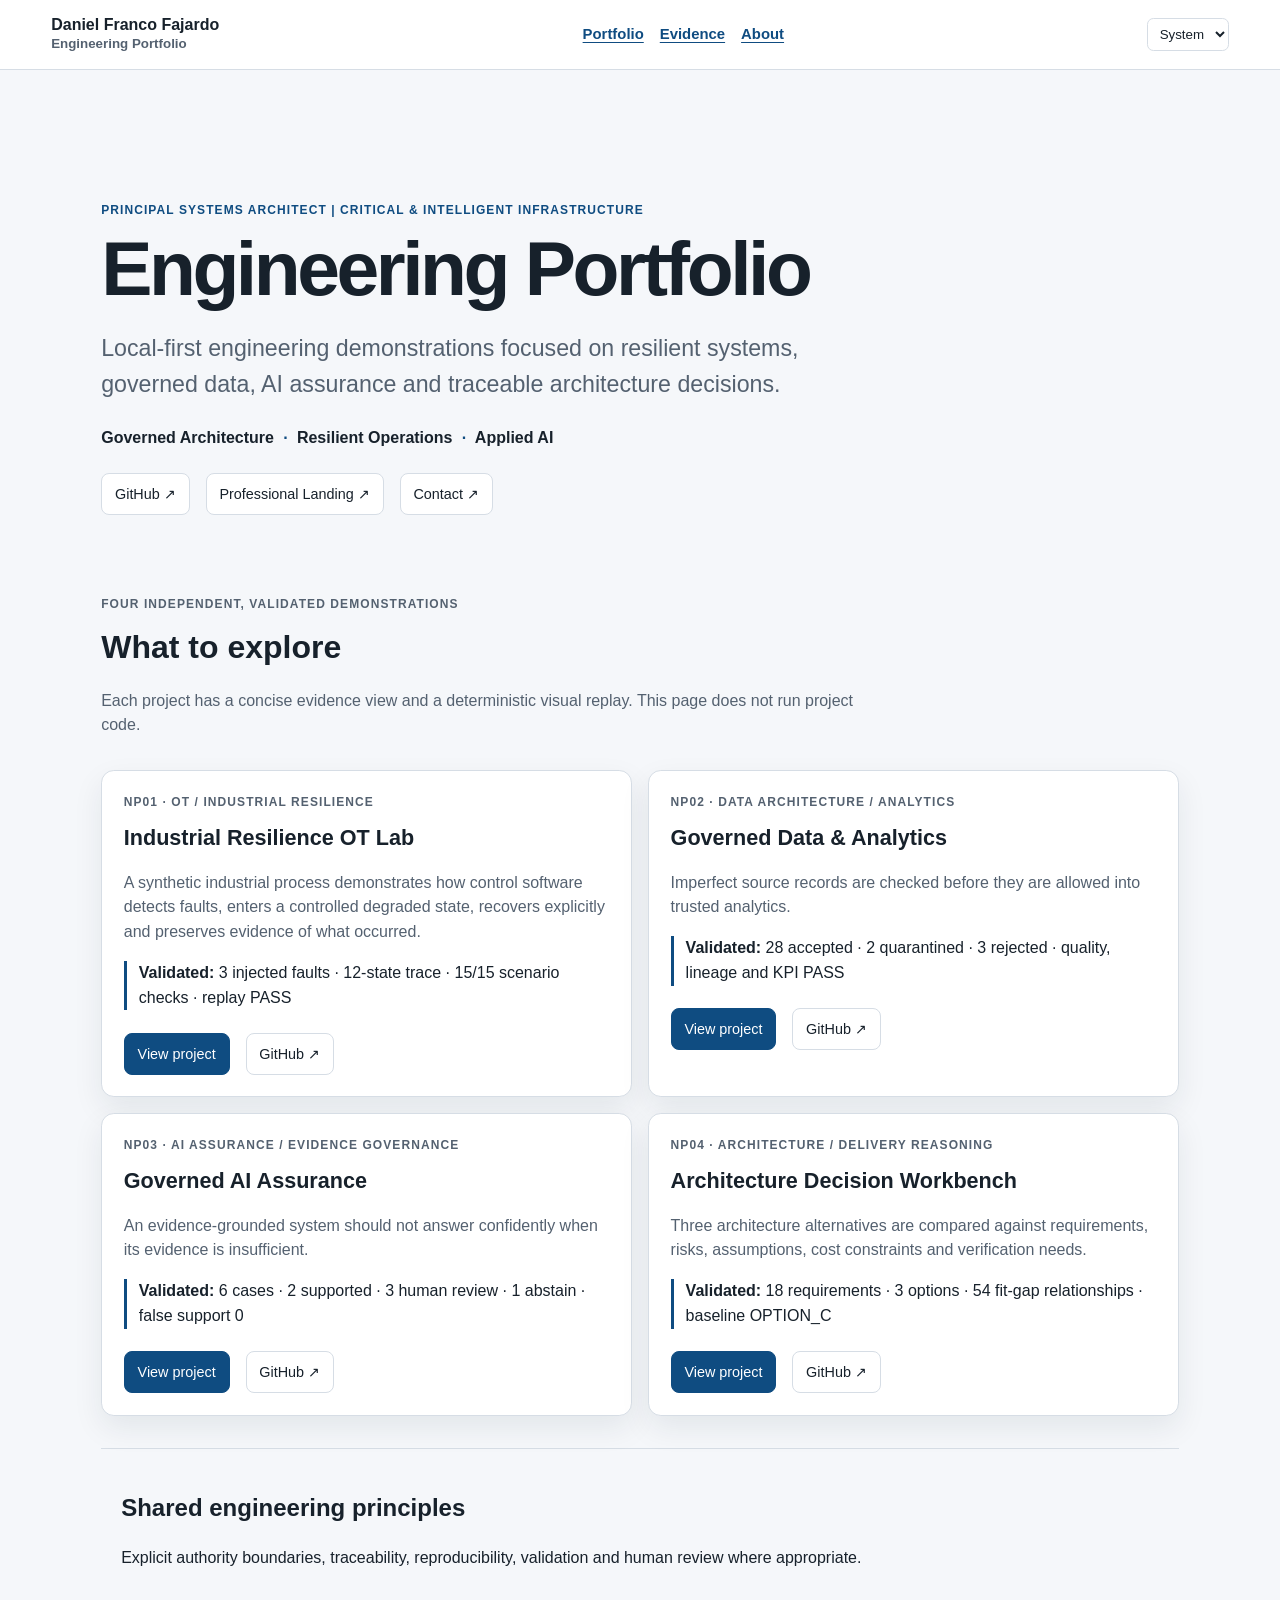
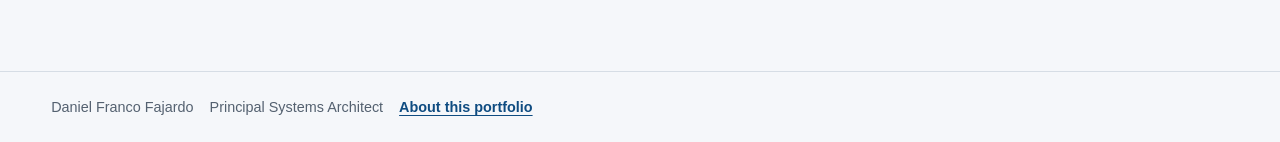
==== index.html @ 039e4d4d "portfolio: replace runtime operator with zero-dependency review surface" ====
<!doctype html>
<html lang="en">
<head>
  <meta charset="utf-8">
  <meta name="viewport" content="width=device-width, initial-scale=1">
  <meta name="author" content="Daniel Franco Fajardo">
  <meta name="description" content="Local-first engineering portfolio by Daniel Franco Fajardo.">
  <title>Daniel Franco Fajardo | Engineering Portfolio</title>
  <link rel="stylesheet" href="assets/portfolio.css">
  <script defer src="assets/portfolio.js"></script>
</head>
<body>
  <header class="site-header">
    <a class="brand" href="#portfolio" aria-label="Engineering Portfolio home"><span>Daniel Franco Fajardo</span><small>Engineering Portfolio</small></a>
    <nav aria-label="Portfolio navigation"><a href="#portfolio" data-view-link="portfolio">Portfolio</a><a href="#evidence" data-view-link="evidence">Evidence</a><a href="#about" data-view-link="about">About</a></nav>
    <div class="header-tools"><label class="visually-hidden" for="theme-select">Color theme</label><select id="theme-select" aria-label="Color theme"><option value="system">System</option><option value="light">Light</option><option value="dark">Dark</option></select></div>
  </header>
  <main>
    <section id="portfolio" class="view active" aria-labelledby="portfolio-title">
      <div class="hero">
        <p class="eyebrow">Principal Systems Architect | Critical &amp; Intelligent Infrastructure</p>
        <h1 id="portfolio-title">Engineering Portfolio</h1>
        <p class="lead">Local-first engineering demonstrations focused on resilient systems, governed data, AI assurance and traceable architecture decisions.</p>
        <p class="themes">Governed Architecture <span>·</span> Resilient Operations <span>·</span> Applied AI</p>
        <div class="hero-links"><a href="https://github.com/RelativoDrako" target="_blank" rel="noopener noreferrer">GitHub ↗</a><a href="https://relativodrako.github.io/" target="_blank" rel="noopener noreferrer">Professional Landing ↗</a><a href="https://relativodrako.github.io/#contact" target="_blank" rel="noopener noreferrer">Contact ↗</a></div>
      </div>
      <section class="section-heading"><p class="eyebrow">Four independent, validated demonstrations</p><h2>What to explore</h2><p>Each project has a concise evidence view and a deterministic visual replay. This page does not run project code.</p></section>
      <div id="project-cards" class="project-grid" aria-live="polite"></div>
      <section class="principles"><h2>Shared engineering principles</h2><p>Explicit authority boundaries, traceability, reproducibility, validation and human review where appropriate.</p></section>
    </section>
    <section id="evidence" class="view" aria-labelledby="evidence-title" hidden>
      <div class="section-heading"><p class="eyebrow">Presentation snapshot</p><h1 id="evidence-title">Evidence, made reviewable</h1><p>These summaries report validated project results. They are not the domain evidence authority or a substitute for each project's repository and artifacts.</p></div>
      <div id="evidence-cards" class="evidence-grid"></div>
    </section>
    <section id="about" class="view" aria-labelledby="about-title" hidden>
      <div class="about-card"><p class="eyebrow">About</p><h1 id="about-title">Daniel Franco Fajardo</h1><h2>Principal Systems Architect | Critical &amp; Intelligent Infrastructure</h2><p class="lead">This portfolio presents bounded, local-first engineering prototypes across industrial resilience, data and analytics governance, AI assurance and architecture decision support.</p><p>It is designed for rapid review by clients, recruiters, hiring managers and technical reviewers. Each project is synthetic or public-safe by design and is presented with its scope and limitations.</p><div class="hero-links"><a href="https://github.com/RelativoDrako" target="_blank" rel="noopener noreferrer">GitHub ↗</a><a href="https://relativodrako.github.io/" target="_blank" rel="noopener noreferrer">Professional Landing ↗</a><a href="https://relativodrako.github.io/#contact" target="_blank" rel="noopener noreferrer">Contact ↗</a></div></div>
      <section class="future"><h2>Future evolution</h2><p><strong>Current:</strong> deterministic descriptive analysis.</p><p><strong>Conceptual only:</strong> VAE for pattern/anomaly representation and GAN for synthetic scenario proposal. No model is trained, active or generating evidence.</p></section>
    </section>
  </main>
  <dialog id="project-dialog" aria-labelledby="dialog-title"><button class="dialog-close" type="button" aria-label="Close project review">×</button><div id="project-detail"></div></dialog>
  <footer><span>Daniel Franco Fajardo</span><span>Principal Systems Architect</span><a href="#about">About this portfolio</a></footer>
</body>
</html>
---- assets/portfolio.css ----
:root{color-scheme:light dark;--bg:#f5f7fa;--surface:#fff;--raised:#edf2f7;--text:#17212b;--muted:#546170;--border:#d6dde5;--accent:#0f4c81;--accent-soft:#dcecf8;--success:#17643a;--code:#263746;--shadow:0 12px 30px #0f213014}html[data-theme="dark"]{color-scheme:dark;--bg:#101820;--surface:#17222d;--raised:#1e2d3a;--text:#edf4fa;--muted:#b4c2cf;--border:#344656;--accent:#85c4f6;--accent-soft:#183d5c;--success:#82d8a1;--code:#d9e9f5;--shadow:0 12px 30px #0008}html[data-theme="light"]{color-scheme:light}*{box-sizing:border-box}body{margin:0;background:var(--bg);color:var(--text);font:16px/1.55 Inter,Segoe UI,Arial,sans-serif}a{color:var(--accent);font-weight:650;text-decoration-thickness:1px;text-underline-offset:3px}a:focus-visible,button:focus-visible,select:focus-visible,summary:focus-visible{outline:3px solid var(--accent);outline-offset:3px}.site-header{display:flex;align-items:center;gap:2rem;justify-content:space-between;padding:1rem clamp(1rem,4vw,4rem);border-bottom:1px solid var(--border);background:color-mix(in srgb,var(--surface) 94%,transparent);position:sticky;top:0;z-index:2}.brand{color:var(--text);text-decoration:none;line-height:1.15}.brand span{display:block;font-weight:780}.brand small{color:var(--muted)}nav{display:flex;gap:1rem;flex-wrap:wrap}nav a{font-size:.93rem}.header-tools select{background:var(--surface);color:var(--text);border:1px solid var(--border);border-radius:.4rem;padding:.45rem}.container,main{max-width:1180px;margin:auto;padding:0 clamp(1rem,4vw,4rem) 4rem}.hero{padding:clamp(3.5rem,9vw,8rem) 0 3rem;max-width:780px}.eyebrow{text-transform:uppercase;letter-spacing:.09em;font-size:.75rem;font-weight:760;color:var(--accent);margin:0 0 .6rem}.hero h1,.section-heading h1{font-size:clamp(2.5rem,6vw,5rem);line-height:1.02;margin:.1rem 0 1rem;letter-spacing:-.045em}.lead{font-size:clamp(1.15rem,2vw,1.45rem);color:var(--muted);max-width:760px}.themes{font-weight:700}.themes span{color:var(--accent);padding:0 .3rem}.hero-links,.card-actions{display:flex;gap:1rem;flex-wrap:wrap;margin-top:1.4rem}.hero-links a,.card-actions a,.card-actions button{border:1px solid var(--border);border-radius:.5rem;padding:.55rem .8rem;background:var(--surface);color:var(--text);text-decoration:none;font:inherit;font-size:.9rem;cursor:pointer}.card-actions button{background:var(--accent);border-color:var(--accent);color:#fff}.section-heading{padding:2rem 0 1rem;max-width:770px}.section-heading h2{font-size:2rem;margin:.1rem 0}.section-heading p{color:var(--muted)}.project-grid,.evidence-grid{display:grid;grid-template-columns:repeat(2,minmax(0,1fr));gap:1rem}.project-card,.evidence-card,.about-card,.future{background:var(--surface);border:1px solid var(--border);border-radius:.8rem;padding:1.35rem;box-shadow:var(--shadow)}.project-card h3,.evidence-card h2{margin:.1rem 0 .65rem;font-size:1.35rem}.project-card p{color:var(--muted)}.project-card .result{color:var(--text);border-left:3px solid var(--accent);padding-left:.75rem}.principles{margin-top:2rem;padding:1.25rem;border-top:1px solid var(--border)}.view{padding-top:1rem}.view[hidden]{display:none}.about-card{margin:4rem 0 1rem;max-width:820px}.about-card h1{font-size:clamp(2.3rem,5vw,4rem);margin:.1rem 0}.about-card h2{font-size:1.1rem;color:var(--muted);font-weight:600}.future{max-width:820px}.evidence-grid{padding:1rem 0 4rem}.evidence-card p{color:var(--muted)}details{border-top:1px solid var(--border);margin-top:1rem;padding-top:.8rem}summary{cursor:pointer;font-weight:700;color:var(--text)}dl{display:grid;grid-template-columns:150px 1fr;gap:.5rem 1rem;margin:1rem 0}dt{font-weight:700;color:var(--muted)}dd{margin:0}code{font-family:ui-monospace,SFMono-Regular,Consolas,monospace;color:var(--code);overflow-wrap:anywhere}dialog{width:min(820px,calc(100% - 2rem));border:1px solid var(--border);border-radius:1rem;background:var(--bg);color:var(--text);box-shadow:0 25px 70px #0008;padding:clamp(1.25rem,4vw,2.5rem)}dialog::backdrop{background:#07111aa8}.dialog-close{float:right;border:0;background:transparent;color:var(--text);font-size:2rem;cursor:pointer}.facts-panel,.replay,.evidence-panel{border:1px solid var(--border);border-radius:.7rem;background:var(--surface);padding:1rem 1.2rem;margin-top:1rem}.facts-panel h2,.replay h2,.evidence-panel h2{font-size:1.15rem;margin:.1rem 0 .7rem}.timeline{list-style:none;padding:0;margin:1rem 0}.timeline li{display:flex;gap:.8rem;align-items:center;padding:.5rem 0;border-bottom:1px solid var(--border);font-weight:650}.timeline span{display:grid;place-items:center;width:1.6rem;height:1.6rem;border-radius:999px;background:var(--accent-soft);color:var(--accent);font-size:.8rem}.reveal-replay,.assumption-controls button{background:var(--accent);border:0;border-radius:.45rem;color:#fff;padding:.55rem .8rem;font:inherit;cursor:pointer}.replay-result{margin:.9rem 0 0;padding:.7rem;background:var(--raised);border-radius:.4rem}.assumption-controls{display:flex;gap:.5rem;flex-wrap:wrap}.assumption-controls button{background:var(--surface);color:var(--text);border:1px solid var(--border)}footer{display:flex;gap:1rem;flex-wrap:wrap;padding:1.5rem clamp(1rem,4vw,4rem);border-top:1px solid var(--border);color:var(--muted);font-size:.9rem}.visually-hidden{position:absolute;width:1px;height:1px;margin:-1px;clip:rect(0,0,0,0);overflow:hidden}@media(max-width:760px){.site-header{align-items:flex-start;flex-direction:column;gap:.75rem}.project-grid,.evidence-grid{grid-template-columns:1fr}.hero h1,.section-heading h1{font-size:2.6rem}dl{grid-template-columns:1fr;gap:.15rem}dd{margin-bottom:.65rem}}
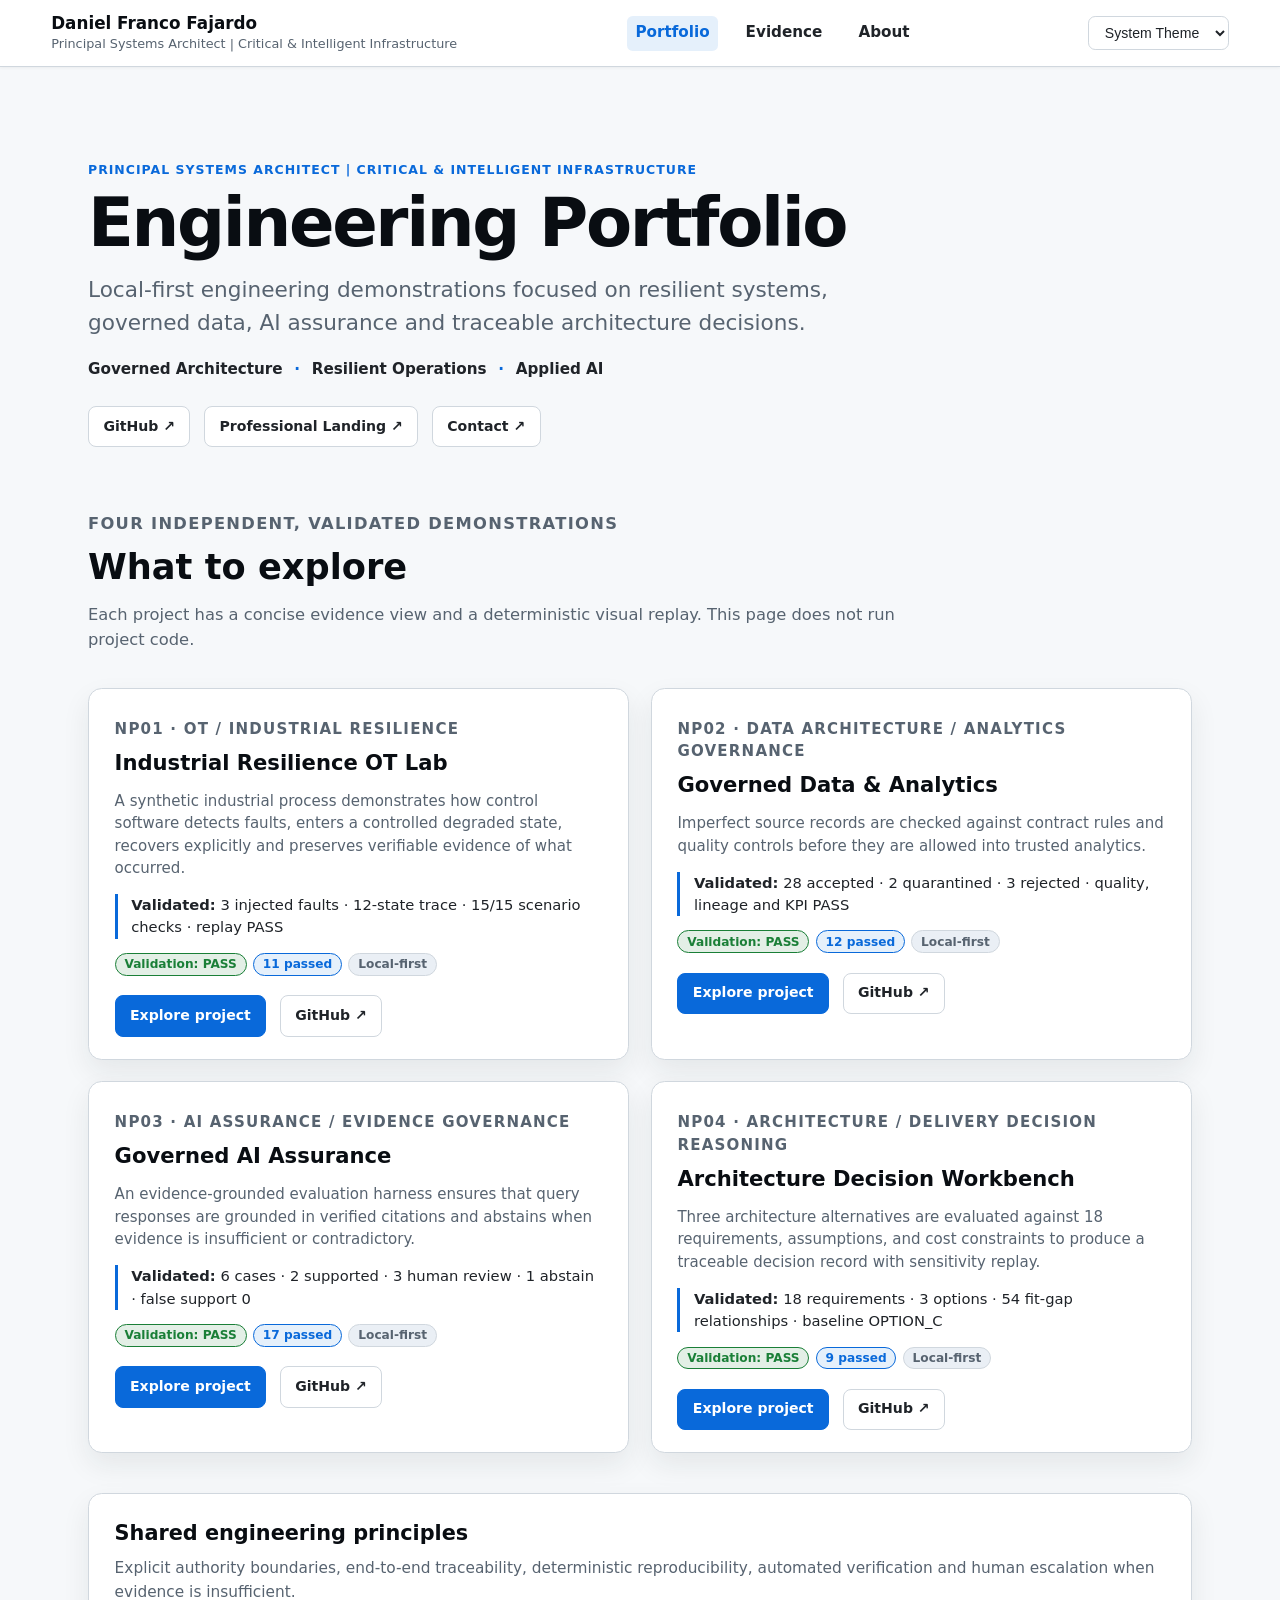
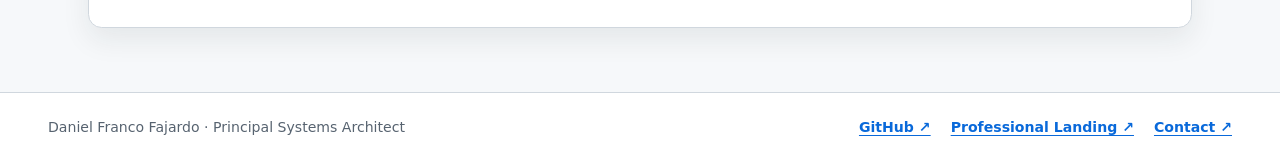
==== commit 09990186: "feat(portfolio): reconcile visual system, test categories, and deep validation evidence" ====
--- a/index.html
+++ b/index.html
@@ -11,10 +11,25 @@
 </head>
 <body>
   <header class="site-header">
-    <a class="brand" href="#portfolio" aria-label="Engineering Portfolio home"><span>Daniel Franco Fajardo</span><small>Engineering Portfolio</small></a>
-    <nav aria-label="Portfolio navigation"><a href="#portfolio" data-view-link="portfolio">Portfolio</a><a href="#evidence" data-view-link="evidence">Evidence</a><a href="#about" data-view-link="about">About</a></nav>
-    <div class="header-tools"><label class="visually-hidden" for="theme-select">Color theme</label><select id="theme-select" aria-label="Color theme"><option value="system">System</option><option value="light">Light</option><option value="dark">Dark</option></select></div>
+    <a class="brand" href="#portfolio" aria-label="Engineering Portfolio home">
+      <span>Daniel Franco Fajardo</span>
+      <small>Principal Systems Architect | Critical &amp; Intelligent Infrastructure</small>
+    </a>
+    <nav aria-label="Portfolio navigation">
+      <a href="#portfolio" data-view-link="portfolio" class="active-link">Portfolio</a>
+      <a href="#evidence" data-view-link="evidence">Evidence</a>
+      <a href="#about" data-view-link="about">About</a>
+    </nav>
+    <div class="header-tools">
+      <label class="visually-hidden" for="theme-select">Color theme</label>
+      <select id="theme-select" aria-label="Color theme">
+        <option value="system">System Theme</option>
+        <option value="light">Light Theme</option>
+        <option value="dark">Dark Theme</option>
+      </select>
+    </div>
   </header>
+
   <main>
     <section id="portfolio" class="view active" aria-labelledby="portfolio-title">
       <div class="hero">
@@ -22,22 +37,68 @@
         <h1 id="portfolio-title">Engineering Portfolio</h1>
         <p class="lead">Local-first engineering demonstrations focused on resilient systems, governed data, AI assurance and traceable architecture decisions.</p>
         <p class="themes">Governed Architecture <span>·</span> Resilient Operations <span>·</span> Applied AI</p>
-        <div class="hero-links"><a href="https://github.com/RelativoDrako" target="_blank" rel="noopener noreferrer">GitHub ↗</a><a href="https://relativodrako.github.io/" target="_blank" rel="noopener noreferrer">Professional Landing ↗</a><a href="https://relativodrako.github.io/#contact" target="_blank" rel="noopener noreferrer">Contact ↗</a></div>
+        <div class="hero-links">
+          <a href="https://github.com/RelativoDrako" target="_blank" rel="noopener noreferrer">GitHub ↗</a>
+          <a href="https://relativodrako.github.io/" target="_blank" rel="noopener noreferrer">Professional Landing ↗</a>
+          <a href="https://relativodrako.github.io/#contact" target="_blank" rel="noopener noreferrer">Contact ↗</a>
+        </div>
       </div>
-      <section class="section-heading"><p class="eyebrow">Four independent, validated demonstrations</p><h2>What to explore</h2><p>Each project has a concise evidence view and a deterministic visual replay. This page does not run project code.</p></section>
+
+      <section class="section-heading">
+        <p class="eyebrow">Four independent, validated demonstrations</p>
+        <h2>What to explore</h2>
+        <p>Each project has a concise evidence view and a deterministic visual replay. This page does not run project code.</p>
+      </section>
+
       <div id="project-cards" class="project-grid" aria-live="polite"></div>
-      <section class="principles"><h2>Shared engineering principles</h2><p>Explicit authority boundaries, traceability, reproducibility, validation and human review where appropriate.</p></section>
+
+      <section class="principles">
+        <h2>Shared engineering principles</h2>
+        <p>Explicit authority boundaries, end-to-end traceability, deterministic reproducibility, automated verification and human escalation when evidence is insufficient.</p>
+      </section>
     </section>
+
     <section id="evidence" class="view" aria-labelledby="evidence-title" hidden>
-      <div class="section-heading"><p class="eyebrow">Presentation snapshot</p><h1 id="evidence-title">Evidence, made reviewable</h1><p>These summaries report validated project results. They are not the domain evidence authority or a substitute for each project's repository and artifacts.</p></div>
+      <div class="section-heading">
+        <p class="eyebrow">Presentation snapshot</p>
+        <h1 id="evidence-title">Evidence, made reviewable</h1>
+        <p>These summaries report validated project results. They are not the domain evidence authority or a substitute for each project's repository and artifacts.</p>
+      </div>
       <div id="evidence-cards" class="evidence-grid"></div>
     </section>
+
     <section id="about" class="view" aria-labelledby="about-title" hidden>
-      <div class="about-card"><p class="eyebrow">About</p><h1 id="about-title">Daniel Franco Fajardo</h1><h2>Principal Systems Architect | Critical &amp; Intelligent Infrastructure</h2><p class="lead">This portfolio presents bounded, local-first engineering prototypes across industrial resilience, data and analytics governance, AI assurance and architecture decision support.</p><p>It is designed for rapid review by clients, recruiters, hiring managers and technical reviewers. Each project is synthetic or public-safe by design and is presented with its scope and limitations.</p><div class="hero-links"><a href="https://github.com/RelativoDrako" target="_blank" rel="noopener noreferrer">GitHub ↗</a><a href="https://relativodrako.github.io/" target="_blank" rel="noopener noreferrer">Professional Landing ↗</a><a href="https://relativodrako.github.io/#contact" target="_blank" rel="noopener noreferrer">Contact ↗</a></div></div>
-      <section class="future"><h2>Future evolution</h2><p><strong>Current:</strong> deterministic descriptive analysis.</p><p><strong>Conceptual only:</strong> VAE for pattern/anomaly representation and GAN for synthetic scenario proposal. No model is trained, active or generating evidence.</p></section>
+      <div class="about-card">
+        <p class="eyebrow">Professional Profile</p>
+        <h1 id="about-title">Daniel Franco Fajardo</h1>
+        <h2>Principal Systems Architect | Critical &amp; Intelligent Infrastructure</h2>
+        <p class="lead">This portfolio presents bounded, local-first engineering prototypes across industrial resilience, data and analytics governance, AI assurance and architecture decision support.</p>
+        <p>It is designed for rapid review by clients, recruiters, hiring managers and technical reviewers. Each project is synthetic or public-safe by design and is presented with its explicit scope and limitations.</p>
+        <div class="hero-links">
+          <a href="https://github.com/RelativoDrako" target="_blank" rel="noopener noreferrer">GitHub ↗</a>
+          <a href="https://relativodrako.github.io/" target="_blank" rel="noopener noreferrer">Professional Landing ↗</a>
+          <a href="https://relativodrako.github.io/#contact" target="_blank" rel="noopener noreferrer">Contact ↗</a>
+        </div>
+      </div>
+      <section class="future">
+        <h2>Future evolution</h2>
+        <p><strong>Current baseline:</strong> deterministic descriptive analysis, structured governance, and evidence-grounded assurance.</p>
+        <p><strong>Conceptual only:</strong> VAE for pattern/anomaly representation and GAN for synthetic scenario proposal. No generative model is trained, active, or generating evidence in these demonstrations.</p>
+      </section>
     </section>
   </main>
-  <dialog id="project-dialog" aria-labelledby="dialog-title"><button class="dialog-close" type="button" aria-label="Close project review">×</button><div id="project-detail"></div></dialog>
-  <footer><span>Daniel Franco Fajardo</span><span>Principal Systems Architect</span><a href="#about">About this portfolio</a></footer>
+
+  <dialog id="project-dialog" aria-labelledby="dialog-title">
+    <div id="project-detail"></div>
+  </dialog>
+
+  <footer>
+    <span>Daniel Franco Fajardo · Principal Systems Architect</span>
+    <div class="footer-links">
+      <a href="https://github.com/RelativoDrako" target="_blank" rel="noopener noreferrer">GitHub ↗</a>
+      <a href="https://relativodrako.github.io/" target="_blank" rel="noopener noreferrer">Professional Landing ↗</a>
+      <a href="https://relativodrako.github.io/#contact" target="_blank" rel="noopener noreferrer">Contact ↗</a>
+    </div>
+  </footer>
 </body>
 </html>
--- a/assets/portfolio.css
+++ b/assets/portfolio.css
@@ -1 +1,810 @@
-:root{color-scheme:light dark;--bg:#f5f7fa;--surface:#fff;--raised:#edf2f7;--text:#17212b;--muted:#546170;--border:#d6dde5;--accent:#0f4c81;--accent-soft:#dcecf8;--success:#17643a;--code:#263746;--shadow:0 12px 30px #0f213014}html[data-theme="dark"]{color-scheme:dark;--bg:#101820;--surface:#17222d;--raised:#1e2d3a;--text:#edf4fa;--muted:#b4c2cf;--border:#344656;--accent:#85c4f6;--accent-soft:#183d5c;--success:#82d8a1;--code:#d9e9f5;--shadow:0 12px 30px #0008}html[data-theme="light"]{color-scheme:light}*{box-sizing:border-box}body{margin:0;background:var(--bg);color:var(--text);font:16px/1.55 Inter,Segoe UI,Arial,sans-serif}a{color:var(--accent);font-weight:650;text-decoration-thickness:1px;text-underline-offset:3px}a:focus-visible,button:focus-visible,select:focus-visible,summary:focus-visible{outline:3px solid var(--accent);outline-offset:3px}.site-header{display:flex;align-items:center;gap:2rem;justify-content:space-between;padding:1rem clamp(1rem,4vw,4rem);border-bottom:1px solid var(--border);background:color-mix(in srgb,var(--surface) 94%,transparent);position:sticky;top:0;z-index:2}.brand{color:var(--text);text-decoration:none;line-height:1.15}.brand span{display:block;font-weight:780}.brand small{color:var(--muted)}nav{display:flex;gap:1rem;flex-wrap:wrap}nav a{font-size:.93rem}.header-tools select{background:var(--surface);color:var(--text);border:1px solid var(--border);border-radius:.4rem;padding:.45rem}.container,main{max-width:1180px;margin:auto;padding:0 clamp(1rem,4vw,4rem) 4rem}.hero{padding:clamp(3.5rem,9vw,8rem) 0 3rem;max-width:780px}.eyebrow{text-transform:uppercase;letter-spacing:.09em;font-size:.75rem;font-weight:760;color:var(--accent);margin:0 0 .6rem}.hero h1,.section-heading h1{font-size:clamp(2.5rem,6vw,5rem);line-height:1.02;margin:.1rem 0 1rem;letter-spacing:-.045em}.lead{font-size:clamp(1.15rem,2vw,1.45rem);color:var(--muted);max-width:760px}.themes{font-weight:700}.themes span{color:var(--accent);padding:0 .3rem}.hero-links,.card-actions{display:flex;gap:1rem;flex-wrap:wrap;margin-top:1.4rem}.hero-links a,.card-actions a,.card-actions button{border:1px solid var(--border);border-radius:.5rem;padding:.55rem .8rem;background:var(--surface);color:var(--text);text-decoration:none;font:inherit;font-size:.9rem;cursor:pointer}.card-actions button{background:var(--accent);border-color:var(--accent);color:#fff}.section-heading{padding:2rem 0 1rem;max-width:770px}.section-heading h2{font-size:2rem;margin:.1rem 0}.section-heading p{color:var(--muted)}.project-grid,.evidence-grid{display:grid;grid-template-columns:repeat(2,minmax(0,1fr));gap:1rem}.project-card,.evidence-card,.about-card,.future{background:var(--surface);border:1px solid var(--border);border-radius:.8rem;padding:1.35rem;box-shadow:var(--shadow)}.project-card h3,.evidence-card h2{margin:.1rem 0 .65rem;font-size:1.35rem}.project-card p{color:var(--muted)}.project-card .result{color:var(--text);border-left:3px solid var(--accent);padding-left:.75rem}.principles{margin-top:2rem;padding:1.25rem;border-top:1px solid var(--border)}.view{padding-top:1rem}.view[hidden]{display:none}.about-card{margin:4rem 0 1rem;max-width:820px}.about-card h1{font-size:clamp(2.3rem,5vw,4rem);margin:.1rem 0}.about-card h2{font-size:1.1rem;color:var(--muted);font-weight:600}.future{max-width:820px}.evidence-grid{padding:1rem 0 4rem}.evidence-card p{color:var(--muted)}details{border-top:1px solid var(--border);margin-top:1rem;padding-top:.8rem}summary{cursor:pointer;font-weight:700;color:var(--text)}dl{display:grid;grid-template-columns:150px 1fr;gap:.5rem 1rem;margin:1rem 0}dt{font-weight:700;color:var(--muted)}dd{margin:0}code{font-family:ui-monospace,SFMono-Regular,Consolas,monospace;color:var(--code);overflow-wrap:anywhere}dialog{width:min(820px,calc(100% - 2rem));border:1px solid var(--border);border-radius:1rem;background:var(--bg);color:var(--text);box-shadow:0 25px 70px #0008;padding:clamp(1.25rem,4vw,2.5rem)}dialog::backdrop{background:#07111aa8}.dialog-close{float:right;border:0;background:transparent;color:var(--text);font-size:2rem;cursor:pointer}.facts-panel,.replay,.evidence-panel{border:1px solid var(--border);border-radius:.7rem;background:var(--surface);padding:1rem 1.2rem;margin-top:1rem}.facts-panel h2,.replay h2,.evidence-panel h2{font-size:1.15rem;margin:.1rem 0 .7rem}.timeline{list-style:none;padding:0;margin:1rem 0}.timeline li{display:flex;gap:.8rem;align-items:center;padding:.5rem 0;border-bottom:1px solid var(--border);font-weight:650}.timeline span{display:grid;place-items:center;width:1.6rem;height:1.6rem;border-radius:999px;background:var(--accent-soft);color:var(--accent);font-size:.8rem}.reveal-replay,.assumption-controls button{background:var(--accent);border:0;border-radius:.45rem;color:#fff;padding:.55rem .8rem;font:inherit;cursor:pointer}.replay-result{margin:.9rem 0 0;padding:.7rem;background:var(--raised);border-radius:.4rem}.assumption-controls{display:flex;gap:.5rem;flex-wrap:wrap}.assumption-controls button{background:var(--surface);color:var(--text);border:1px solid var(--border)}footer{display:flex;gap:1rem;flex-wrap:wrap;padding:1.5rem clamp(1rem,4vw,4rem);border-top:1px solid var(--border);color:var(--muted);font-size:.9rem}.visually-hidden{position:absolute;width:1px;height:1px;margin:-1px;clip:rect(0,0,0,0);overflow:hidden}@media(max-width:760px){.site-header{align-items:flex-start;flex-direction:column;gap:.75rem}.project-grid,.evidence-grid{grid-template-columns:1fr}.hero h1,.section-heading h1{font-size:2.6rem}dl{grid-template-columns:1fr;gap:.15rem}dd{margin-bottom:.65rem}}
+/* Daniel Franco Fajardo - Local-First Engineering Portfolio
+   Design System: Genuine Dark / Light / System Viewport Themes
+   Zero external dependencies, WCAG AA contrast compliant */
+
+:root {
+  color-scheme: light dark;
+  --bg: #f6f8fa;
+  --surface: #ffffff;
+  --surface-hover: #f3f5f8;
+  --raised: #eaeff5;
+  --text: #1f2328;
+  --text-bright: #090d12;
+  --muted: #576370;
+  --border: #d0d7de;
+  --border-focus: #0969da;
+  --accent: #0969da;
+  --accent-hover: #074bb3;
+  --accent-soft: rgba(9, 105, 218, 0.1);
+  --success: #1a7f37;
+  --success-soft: rgba(26, 127, 55, 0.12);
+  --warning: #9a6700;
+  --warning-soft: rgba(154, 103, 0, 0.14);
+  --danger: #cf222e;
+  --danger-soft: rgba(207, 34, 46, 0.12);
+  --code-bg: #eef2f6;
+  --code-text: #24292f;
+  --commentary-bg: #eaf1f7;
+  --shadow: 0 12px 28px rgba(31, 35, 40, 0.08);
+  --backdrop: rgba(15, 23, 42, 0.55);
+}
+
+@media (prefers-color-scheme: dark) {
+  :root:not([data-theme="light"]) {
+    color-scheme: dark;
+    --bg: #0c1218;
+    --surface: #131d27;
+    --surface-hover: #192736;
+    --raised: #1c2b3a;
+    --text: #edf2f7;
+    --text-bright: #ffffff;
+    --muted: #9bb0c1;
+    --border: #27394c;
+    --border-focus: #58a6ff;
+    --accent: #58a6ff;
+    --accent-hover: #79b8ff;
+    --accent-soft: rgba(88, 166, 255, 0.14);
+    --success: #3fb950;
+    --success-soft: rgba(63, 185, 80, 0.16);
+    --warning: #d29922;
+    --warning-soft: rgba(210, 153, 34, 0.18);
+    --danger: #f85149;
+    --danger-soft: rgba(248, 81, 73, 0.16);
+    --code-bg: #090f15;
+    --code-text: #c9d1d9;
+    --commentary-bg: #152738;
+    --shadow: 0 16px 36px rgba(0, 0, 0, 0.45);
+    --backdrop: rgba(4, 8, 12, 0.78);
+  }
+}
+
+html[data-theme="dark"] {
+  color-scheme: dark;
+  --bg: #0c1218;
+  --surface: #131d27;
+  --surface-hover: #192736;
+  --raised: #1c2b3a;
+  --text: #edf2f7;
+  --text-bright: #ffffff;
+  --muted: #9bb0c1;
+  --border: #27394c;
+  --border-focus: #58a6ff;
+  --accent: #58a6ff;
+  --accent-hover: #79b8ff;
+  --accent-soft: rgba(88, 166, 255, 0.14);
+  --success: #3fb950;
+  --success-soft: rgba(63, 185, 80, 0.16);
+  --warning: #d29922;
+  --warning-soft: rgba(210, 153, 34, 0.18);
+  --danger: #f85149;
+  --danger-soft: rgba(248, 81, 73, 0.16);
+  --code-bg: #090f15;
+  --code-text: #c9d1d9;
+  --commentary-bg: #152738;
+  --shadow: 0 16px 36px rgba(0, 0, 0, 0.45);
+  --backdrop: rgba(4, 8, 12, 0.78);
+}
+
+html[data-theme="light"] {
+  color-scheme: light;
+  --bg: #f6f8fa;
+  --surface: #ffffff;
+  --surface-hover: #f3f5f8;
+  --raised: #eaeff5;
+  --text: #1f2328;
+  --text-bright: #090d12;
+  --muted: #576370;
+  --border: #d0d7de;
+  --border-focus: #0969da;
+  --accent: #0969da;
+  --accent-hover: #074bb3;
+  --accent-soft: rgba(9, 105, 218, 0.1);
+  --success: #1a7f37;
+  --success-soft: rgba(26, 127, 55, 0.12);
+  --warning: #9a6700;
+  --warning-soft: rgba(154, 103, 0, 0.14);
+  --danger: #cf222e;
+  --danger-soft: rgba(207, 34, 46, 0.12);
+  --code-bg: #eef2f6;
+  --code-text: #24292f;
+  --commentary-bg: #eaf1f7;
+  --shadow: 0 12px 28px rgba(31, 35, 40, 0.08);
+  --backdrop: rgba(15, 23, 42, 0.55);
+}
+
+* {
+  box-sizing: border-box;
+}
+
+html {
+  background: var(--bg);
+}
+
+body {
+  margin: 0;
+  background: var(--bg);
+  color: var(--text);
+  font: 16px/1.55 system-ui, -apple-system, BlinkMacSystemFont, "Segoe UI", Roboto, Oxygen, Ubuntu, Cantarell, "Helvetica Neue", sans-serif;
+  min-height: 100vh;
+  display: flex;
+  flex-direction: column;
+}
+
+a {
+  color: var(--accent);
+  font-weight: 600;
+  text-decoration: underline;
+  text-decoration-thickness: 1px;
+  text-underline-offset: 3px;
+  transition: color 0.15s ease;
+}
+
+a:hover {
+  color: var(--accent-hover);
+}
+
+a:focus-visible,
+button:focus-visible,
+select:focus-visible,
+summary:focus-visible {
+  outline: 3px solid var(--border-focus);
+  outline-offset: 3px;
+}
+
+.site-header {
+  display: flex;
+  align-items: center;
+  gap: 2rem;
+  justify-content: space-between;
+  padding: 0.9rem clamp(1rem, 4vw, 4rem);
+  border-bottom: 1px solid var(--border);
+  background: var(--surface);
+  position: sticky;
+  top: 0;
+  z-index: 10;
+  box-shadow: 0 1px 3px rgba(0,0,0,0.05);
+}
+
+.brand {
+  color: var(--text-bright);
+  text-decoration: none;
+  line-height: 1.15;
+}
+
+.brand span {
+  display: block;
+  font-weight: 750;
+  font-size: 1.05rem;
+}
+
+.brand small {
+  color: var(--muted);
+  font-size: 0.8rem;
+  font-weight: 500;
+}
+
+nav {
+  display: flex;
+  gap: 1.25rem;
+  flex-wrap: wrap;
+}
+
+nav a {
+  color: var(--text);
+  text-decoration: none;
+  font-size: 0.95rem;
+  font-weight: 600;
+  padding: 0.35rem 0.5rem;
+  border-radius: 0.35rem;
+  transition: background 0.15s ease, color 0.15s ease;
+}
+
+nav a:hover,
+nav a.active-link {
+  color: var(--accent);
+  background: var(--accent-soft);
+}
+
+.header-tools {
+  display: flex;
+  align-items: center;
+  gap: 0.5rem;
+}
+
+.header-tools select {
+  background: var(--surface);
+  color: var(--text);
+  border: 1px solid var(--border);
+  border-radius: 0.45rem;
+  padding: 0.45rem 0.75rem;
+  font-size: 0.88rem;
+  cursor: pointer;
+}
+
+main {
+  max-width: 1200px;
+  width: 100%;
+  margin: 0 auto;
+  padding: 0 clamp(1rem, 4vw, 3rem) 4rem;
+  flex: 1;
+}
+
+.view {
+  padding-top: 1rem;
+}
+
+.view[hidden] {
+  display: none;
+}
+
+.hero {
+  padding: clamp(2.5rem, 6vw, 5rem) 0 2rem;
+  max-width: 860px;
+}
+
+.eyebrow {
+  text-transform: uppercase;
+  letter-spacing: 0.08em;
+  font-size: 0.78rem;
+  font-weight: 750;
+  color: var(--accent);
+  margin: 0 0 0.5rem;
+}
+
+.hero h1,
+.section-heading h1 {
+  font-size: clamp(2.3rem, 5.5vw, 4.2rem);
+  line-height: 1.05;
+  margin: 0.1rem 0 1rem;
+  letter-spacing: -0.035em;
+  color: var(--text-bright);
+}
+
+.lead {
+  font-size: clamp(1.1rem, 1.8vw, 1.35rem);
+  line-height: 1.5;
+  color: var(--muted);
+  max-width: 800px;
+  margin: 0 0 1.2rem;
+}
+
+.themes {
+  font-weight: 650;
+  font-size: 0.95rem;
+  color: var(--text);
+  margin: 0 0 1.5rem;
+}
+
+.themes span {
+  color: var(--accent);
+  padding: 0 0.4rem;
+}
+
+.hero-links,
+.card-actions {
+  display: flex;
+  gap: 0.85rem;
+  flex-wrap: wrap;
+  margin-top: 1.2rem;
+}
+
+.hero-links a,
+.card-actions a,
+.card-actions button {
+  display: inline-flex;
+  align-items: center;
+  gap: 0.35rem;
+  border: 1px solid var(--border);
+  border-radius: 0.5rem;
+  padding: 0.55rem 0.9rem;
+  background: var(--surface);
+  color: var(--text);
+  text-decoration: none;
+  font: inherit;
+  font-size: 0.88rem;
+  font-weight: 600;
+  cursor: pointer;
+  transition: all 0.15s ease;
+}
+
+.hero-links a:hover,
+.card-actions a:hover {
+  background: var(--raised);
+  border-color: var(--accent);
+  color: var(--accent);
+}
+
+.card-actions button {
+  background: var(--accent);
+  border-color: var(--accent);
+  color: #ffffff;
+}
+
+.card-actions button:hover {
+  background: var(--accent-hover);
+  border-color: var(--accent-hover);
+}
+
+.section-heading {
+  padding: 2rem 0 1.2rem;
+  max-width: 820px;
+}
+
+.section-heading h2 {
+  font-size: clamp(1.6rem, 3vw, 2.2rem);
+  margin: 0.2rem 0 0.5rem;
+  color: var(--text-bright);
+}
+
+.section-heading p {
+  color: var(--muted);
+  font-size: 1.02rem;
+  margin: 0;
+}
+
+.project-grid,
+.evidence-grid {
+  display: grid;
+  grid-template-columns: repeat(2, minmax(0, 1fr));
+  gap: 1.35rem;
+  margin-top: 1rem;
+}
+
+.project-card,
+.evidence-card,
+.about-card,
+.future,
+.principles {
+  background: var(--surface);
+  border: 1px solid var(--border);
+  border-radius: 0.85rem;
+  padding: 1.4rem 1.6rem;
+  box-shadow: var(--shadow);
+  transition: border-color 0.15s ease;
+}
+
+.project-card:hover,
+.evidence-card:hover {
+  border-color: var(--accent);
+}
+
+.project-card h3,
+.evidence-card h2 {
+  margin: 0.2rem 0 0.65rem;
+  font-size: 1.32rem;
+  color: var(--text-bright);
+}
+
+.project-card p {
+  color: var(--muted);
+  font-size: 0.94rem;
+  line-height: 1.5;
+  margin: 0.4rem 0;
+}
+
+.project-card .result {
+  color: var(--text);
+  border-left: 3px solid var(--accent);
+  padding-left: 0.85rem;
+  margin: 0.9rem 0;
+  font-size: 0.92rem;
+}
+
+.badge-row {
+  display: flex;
+  gap: 0.4rem;
+  flex-wrap: wrap;
+  margin: 0.6rem 0;
+}
+
+.badge {
+  display: inline-flex;
+  align-items: center;
+  gap: 0.3rem;
+  padding: 0.2rem 0.55rem;
+  border-radius: 999px;
+  font-size: 0.76rem;
+  font-weight: 650;
+  line-height: 1.2;
+}
+
+.badge-success {
+  background: var(--success-soft);
+  color: var(--success);
+  border: 1px solid var(--success);
+}
+
+.badge-warning {
+  background: var(--warning-soft);
+  color: var(--warning);
+  border: 1px solid var(--warning);
+}
+
+.badge-danger {
+  background: var(--danger-soft);
+  color: var(--danger);
+  border: 1px solid var(--danger);
+}
+
+.badge-accent {
+  background: var(--accent-soft);
+  color: var(--accent);
+  border: 1px solid var(--accent);
+}
+
+.badge-neutral {
+  background: var(--raised);
+  color: var(--muted);
+  border: 1px solid var(--border);
+}
+
+.principles {
+  margin-top: 2.5rem;
+}
+
+.principles h2 {
+  font-size: 1.3rem;
+  margin: 0 0 0.5rem;
+  color: var(--text-bright);
+}
+
+.principles p {
+  color: var(--muted);
+  margin: 0;
+  font-size: 0.96rem;
+}
+
+.about-card {
+  margin: 2.5rem 0 1.5rem;
+  max-width: 860px;
+}
+
+.about-card h1 {
+  font-size: clamp(2.2rem, 4.5vw, 3.4rem);
+  margin: 0.2rem 0;
+  color: var(--text-bright);
+}
+
+.about-card h2 {
+  font-size: 1.15rem;
+  color: var(--muted);
+  font-weight: 600;
+  margin: 0.2rem 0 1.2rem;
+}
+
+.about-card p {
+  font-size: 1rem;
+  line-height: 1.6;
+  color: var(--text);
+  margin: 0.6rem 0;
+}
+
+.future {
+  max-width: 860px;
+  margin-bottom: 2rem;
+}
+
+.future h2 {
+  font-size: 1.2rem;
+  margin: 0 0 0.6rem;
+  color: var(--text-bright);
+}
+
+.future p {
+  color: var(--muted);
+  font-size: 0.94rem;
+  margin: 0.35rem 0;
+}
+
+.reasoning-panel,
+.commentary-panel,
+.facts-panel,
+.replay,
+.evidence-panel,
+.failure-panel {
+  border: 1px solid var(--border);
+  border-radius: 0.75rem;
+  background: var(--surface);
+  padding: 1.1rem 1.35rem;
+  margin-top: 1.1rem;
+}
+
+.reasoning-panel,
+.commentary-panel {
+  border-left: 4px solid var(--accent);
+  background: var(--commentary-bg);
+}
+
+.failure-panel {
+  border-left: 4px solid var(--warning);
+  background: var(--surface);
+}
+
+.reasoning-panel h2,
+.commentary-panel h2,
+.facts-panel h2,
+.replay h2,
+.evidence-panel h2,
+.failure-panel h2 {
+  margin: 0.1rem 0 0.7rem;
+  font-size: 1.12rem;
+  color: var(--text-bright);
+}
+
+.context-limit {
+  border-left: 3px solid var(--warning);
+  padding-left: 0.8rem;
+  color: var(--muted);
+  font-size: 0.92rem;
+  margin: 0.8rem 0;
+}
+
+details {
+  border-top: 1px solid var(--border);
+  margin-top: 1rem;
+  padding-top: 0.8rem;
+}
+
+summary {
+  cursor: pointer;
+  font-weight: 650;
+  color: var(--text-bright);
+  padding: 0.3rem 0;
+}
+
+summary:hover {
+  color: var(--accent);
+}
+
+dl {
+  display: grid;
+  grid-template-columns: 180px 1fr;
+  gap: 0.5rem 1.2rem;
+  margin: 0.9rem 0;
+}
+
+dt {
+  font-weight: 650;
+  color: var(--muted);
+  font-size: 0.88rem;
+}
+
+dd {
+  margin: 0;
+  font-size: 0.92rem;
+  color: var(--text);
+}
+
+code {
+  font-family: ui-monospace, SFMono-Regular, "SF Mono", Menlo, Consolas, "Liberation Mono", monospace;
+  font-size: 0.86rem;
+  background: var(--code-bg);
+  color: var(--code-text);
+  padding: 0.15rem 0.4rem;
+  border-radius: 0.3rem;
+  border: 1px solid var(--border);
+  overflow-wrap: anywhere;
+}
+
+/* Modal Dialog System */
+dialog {
+  width: min(920px, calc(100% - 2rem));
+  max-height: 88vh;
+  border: 1px solid var(--border);
+  border-radius: 1rem;
+  background: var(--bg);
+  color: var(--text);
+  box-shadow: var(--shadow);
+  padding: clamp(1.2rem, 3.5vw, 2.2rem);
+  margin: auto;
+  overflow-y: auto;
+}
+
+dialog::backdrop {
+  background: var(--backdrop);
+  backdrop-filter: blur(4px);
+}
+
+.dialog-header {
+  display: flex;
+  align-items: flex-start;
+  justify-content: space-between;
+  gap: 1rem;
+  border-bottom: 1px solid var(--border);
+  padding-bottom: 0.8rem;
+  margin-bottom: 1rem;
+}
+
+.dialog-close {
+  border: 1px solid var(--border);
+  border-radius: 0.4rem;
+  background: var(--surface);
+  color: var(--text);
+  font-size: 1.4rem;
+  line-height: 1;
+  width: 2.2rem;
+  height: 2.2rem;
+  display: grid;
+  place-items: center;
+  cursor: pointer;
+  transition: all 0.15s ease;
+}
+
+.dialog-close:hover {
+  background: var(--danger-soft);
+  color: var(--danger);
+  border-color: var(--danger);
+}
+
+/* Tables and Matrices */
+.table-wrapper {
+  overflow-x: auto;
+  margin: 0.8rem 0;
+  border: 1px solid var(--border);
+  border-radius: 0.5rem;
+}
+
+.data-table {
+  width: 100%;
+  border-collapse: collapse;
+  font-size: 0.87rem;
+  background: var(--surface);
+}
+
+.data-table th,
+.data-table td {
+  padding: 0.6rem 0.85rem;
+  text-align: left;
+  border-bottom: 1px solid var(--border);
+  vertical-align: top;
+}
+
+.data-table th {
+  background: var(--raised);
+  color: var(--text-bright);
+  font-weight: 650;
+  white-space: nowrap;
+}
+
+.data-table tr:last-child td {
+  border-bottom: none;
+}
+
+.data-table tr:hover td {
+  background: var(--surface-hover);
+}
+
+/* Timeline & Stepper */
+.timeline {
+  list-style: none;
+  padding: 0;
+  margin: 0.9rem 0;
+  display: flex;
+  flex-direction: column;
+  gap: 0.4rem;
+}
+
+.timeline li {
+  display: flex;
+  gap: 0.75rem;
+  align-items: center;
+  padding: 0.45rem 0.7rem;
+  border-radius: 0.4rem;
+  background: var(--surface);
+  border: 1px solid var(--border);
+  font-size: 0.88rem;
+  font-weight: 600;
+}
+
+.timeline li.active-step {
+  border-color: var(--accent);
+  background: var(--accent-soft);
+}
+
+.timeline span.step-num {
+  display: grid;
+  place-items: center;
+  min-width: 1.6rem;
+  height: 1.6rem;
+  border-radius: 999px;
+  background: var(--accent-soft);
+  color: var(--accent);
+  font-size: 0.78rem;
+  font-weight: 700;
+}
+
+.interactive-controls {
+  display: flex;
+  gap: 0.55rem;
+  flex-wrap: wrap;
+  margin: 0.8rem 0;
+}
+
+.interactive-controls button {
+  background: var(--surface);
+  color: var(--text);
+  border: 1px solid var(--border);
+  border-radius: 0.45rem;
+  padding: 0.5rem 0.85rem;
+  font: inherit;
+  font-size: 0.86rem;
+  font-weight: 600;
+  cursor: pointer;
+  transition: all 0.15s ease;
+}
+
+.interactive-controls button:hover,
+.interactive-controls button.active-control {
+  background: var(--accent);
+  color: #ffffff;
+  border-color: var(--accent);
+}
+
+.replay-result {
+  margin: 0.8rem 0 0;
+  padding: 0.8rem 1rem;
+  background: var(--raised);
+  border-radius: 0.5rem;
+  border-left: 4px solid var(--accent);
+  font-size: 0.92rem;
+}
+
+/* Footer */
+footer {
+  display: flex;
+  gap: 1.5rem;
+  justify-content: space-between;
+  align-items: center;
+  flex-wrap: wrap;
+  padding: 1.5rem clamp(1rem, 4vw, 3rem);
+  border-top: 1px solid var(--border);
+  background: var(--surface);
+  color: var(--muted);
+  font-size: 0.88rem;
+  margin-top: auto;
+}
+
+.footer-links {
+  display: flex;
+  gap: 1.25rem;
+}
+
+.visually-hidden {
+  position: absolute;
+  width: 1px;
+  height: 1px;
+  margin: -1px;
+  padding: 0;
+  overflow: hidden;
+  clip: rect(0, 0, 0, 0);
+  border: 0;
+}
+
+/* Responsive adjustments */
+@media (max-width: 860px) {
+  .site-header {
+    flex-direction: column;
+    align-items: flex-start;
+    gap: 0.85rem;
+  }
+  .project-grid,
+  .evidence-grid {
+    grid-template-columns: 1fr;
+  }
+  .hero h1,
+  .section-heading h1 {
+    font-size: 2.5rem;
+  }
+  dl {
+    grid-template-columns: 1fr;
+    gap: 0.2rem;
+  }
+  dd {
+    margin-bottom: 0.65rem;
+  }
+  footer {
+    flex-direction: column;
+    align-items: flex-start;
+    gap: 0.65rem;
+  }
+}
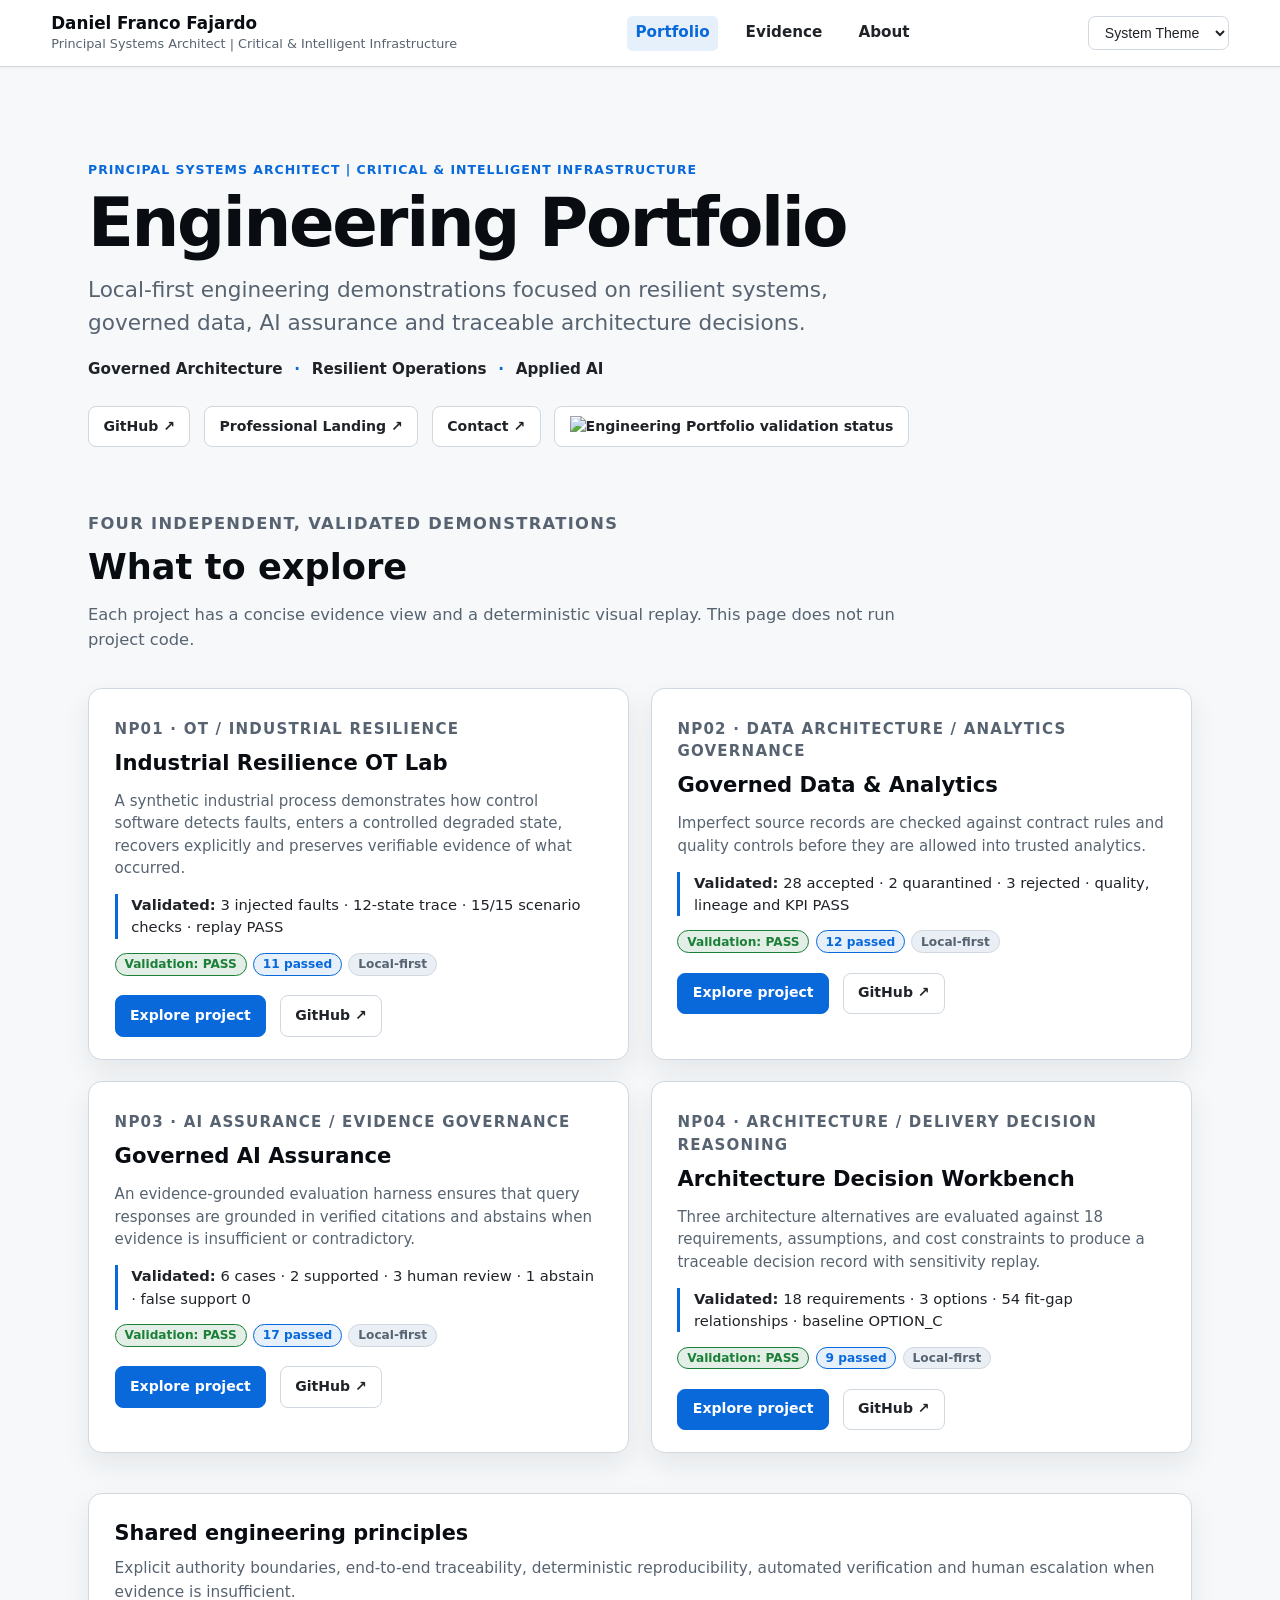
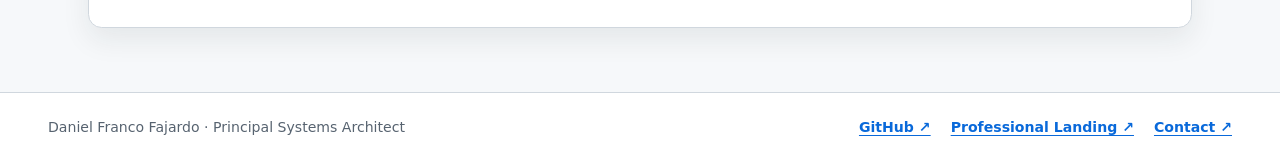
==== commit 421b2680: "ci: expose portfolio validation badge" ====
--- a/index.html
+++ b/index.html
@@ -41,6 +41,7 @@
           <a href="https://github.com/RelativoDrako" target="_blank" rel="noopener noreferrer">GitHub ↗</a>
           <a href="https://relativodrako.github.io/" target="_blank" rel="noopener noreferrer">Professional Landing ↗</a>
           <a href="https://relativodrako.github.io/#contact" target="_blank" rel="noopener noreferrer">Contact ↗</a>
+          <a href="https://github.com/RelativoDrako/engineering-portfolio/actions/workflows/validation.yml" target="_blank" rel="noopener noreferrer"><img alt="Engineering Portfolio validation status" src="https://github.com/RelativoDrako/engineering-portfolio/actions/workflows/validation.yml/badge.svg?branch=main"></a>
         </div>
       </div>
 
